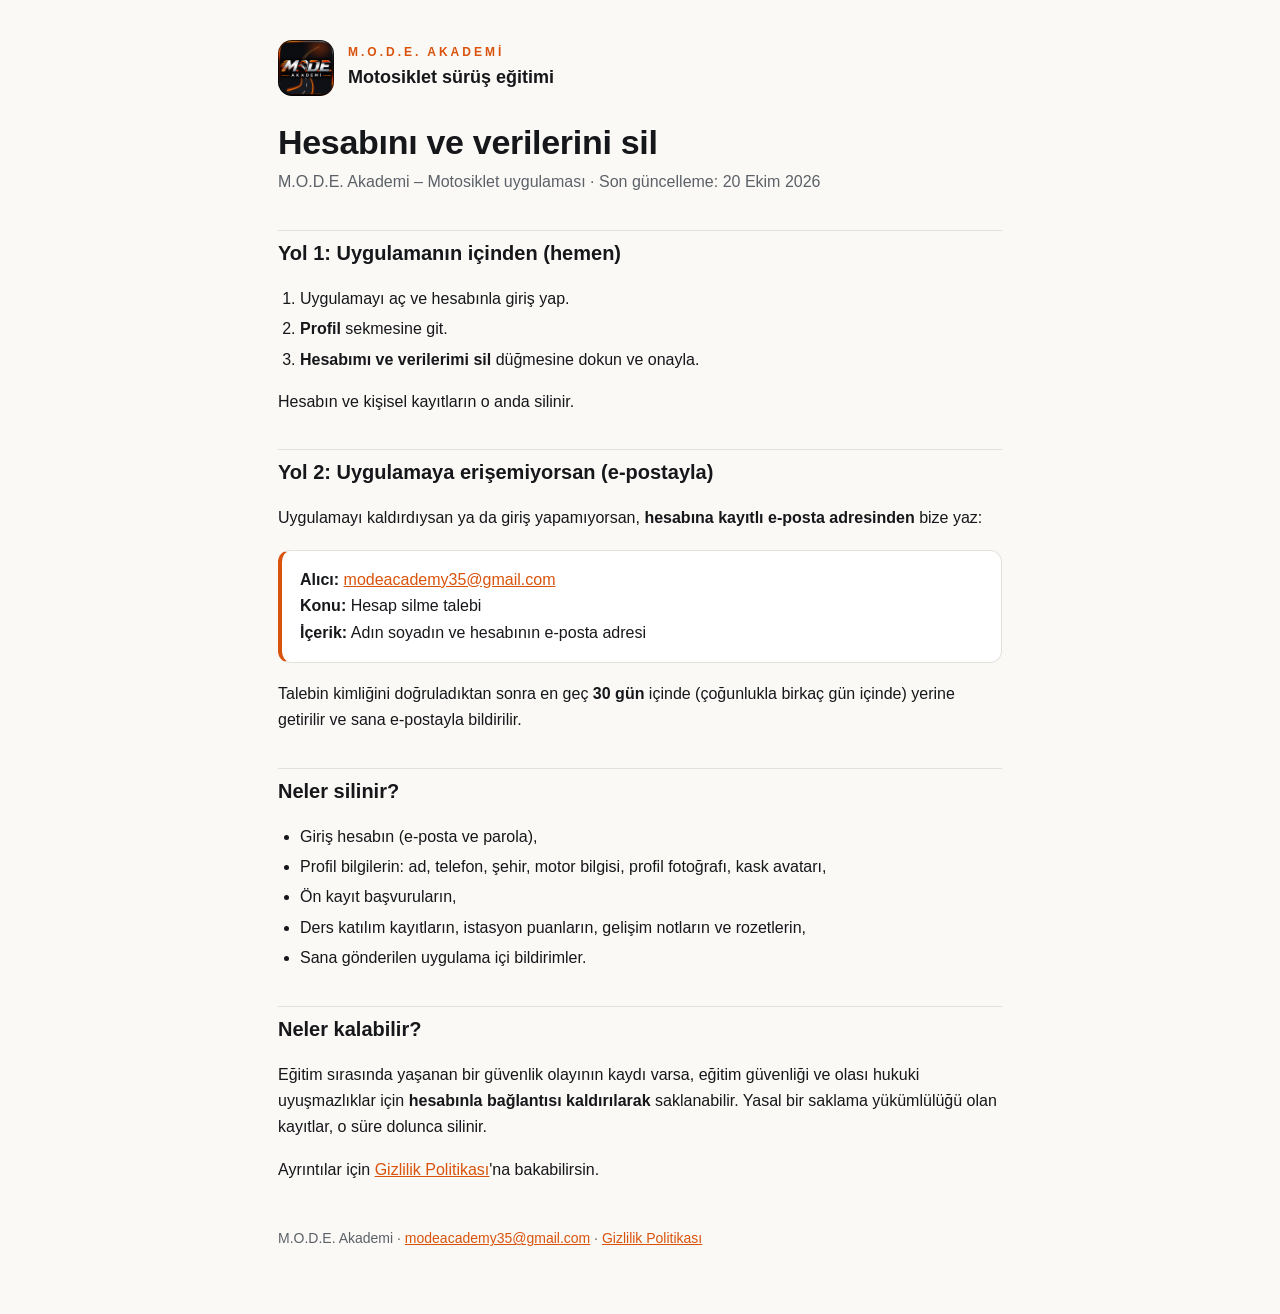
==== hesap-silme.html @ f73361be "Gizlilik politikası (KVKK aydınlatma metni) ve hesap silme sayfası" ====
<!doctype html>
<html lang="tr">
<head>
<meta charset="utf-8">
<meta name="viewport" content="width=device-width,initial-scale=1">
<title>Hesap Silme · M.O.D.E. Akademi</title>
<meta name="description" content="M.O.D.E. Akademi uygulamasındaki hesabını ve kişisel verilerini nasıl silebileceğin.">
<link rel="stylesheet" href="stil.css">
<link rel="icon" href="logo.png">
</head>
<body><div class="w">
<header><img src="logo.png" alt="M.O.D.E. Akademi logosu"><div><div class="k">M.O.D.E. Akademi</div><div class="t">Motosiklet sürüş eğitimi</div></div></header>

<h1>Hesabını ve verilerini sil</h1>
<div class="mu">M.O.D.E. Akademi – Motosiklet uygulaması · Son güncelleme: 20 Ekim 2026</div>

<h2>Yol 1: Uygulamanın içinden (hemen)</h2>
<ol>
<li>Uygulamayı aç ve hesabınla giriş yap.</li>
<li><b>Profil</b> sekmesine git.</li>
<li><b>Hesabımı ve verilerimi sil</b> düğmesine dokun ve onayla.</li>
</ol>
<p>Hesabın ve kişisel kayıtların o anda silinir.</p>

<h2>Yol 2: Uygulamaya erişemiyorsan (e-postayla)</h2>
<p>Uygulamayı kaldırdıysan ya da giriş yapamıyorsan, <b>hesabına kayıtlı e-posta adresinden</b> bize yaz:</p>
<div class="box"><b>Alıcı:</b> <a href="mailto:modeacademy35@gmail.com?subject=Hesap%20silme%20talebi&body=Merhaba%2C%0A%0AM.O.D.E.%20Akademi%20uygulamas%C4%B1ndaki%20hesab%C4%B1m%C4%B1n%20ve%20ki%C5%9Fisel%20verilerimin%20silinmesini%20istiyorum.%0A%0AAd%20soyad%3A%20%0AHesap%20e-postas%C4%B1%3A%20">modeacademy35@gmail.com</a><br><b>Konu:</b> Hesap silme talebi<br><b>İçerik:</b> Adın soyadın ve hesabının e-posta adresi</div>
<p>Talebin kimliğini doğruladıktan sonra en geç <b>30 gün</b> içinde (çoğunlukla birkaç gün içinde) yerine getirilir ve sana e-postayla bildirilir.</p>

<h2>Neler silinir?</h2>
<ul>
<li>Giriş hesabın (e-posta ve parola),</li>
<li>Profil bilgilerin: ad, telefon, şehir, motor bilgisi, profil fotoğrafı, kask avatarı,</li>
<li>Ön kayıt başvuruların,</li>
<li>Ders katılım kayıtların, istasyon puanların, gelişim notların ve rozetlerin,</li>
<li>Sana gönderilen uygulama içi bildirimler.</li>
</ul>

<h2>Neler kalabilir?</h2>
<p>Eğitim sırasında yaşanan bir güvenlik olayının kaydı varsa, eğitim güvenliği ve olası hukuki uyuşmazlıklar için <b>hesabınla bağlantısı kaldırılarak</b> saklanabilir. Yasal bir saklama yükümlülüğü olan kayıtlar, o süre dolunca silinir.</p>

<p>Ayrıntılar için <a href="./">Gizlilik Politikası</a>'na bakabilirsin.</p>

<footer>M.O.D.E. Akademi · <a href="mailto:modeacademy35@gmail.com">modeacademy35@gmail.com</a> · <a href="./">Gizlilik Politikası</a></footer>
</div></body>
</html>
---- stil.css ----
:root{--bg:#0F1012;--sf:#181A1D;--ln:#2C3035;--tx:#F4F3EF;--mu:#A0A5AB;--ac:#FF6B1A}
@media (prefers-color-scheme:light){:root{--bg:#FAF9F6;--sf:#FFFFFF;--ln:#E3E1DC;--tx:#16171A;--mu:#5C6168;--ac:#D9530C}}
*{box-sizing:border-box}
html{-webkit-text-size-adjust:100%}
body{margin:0;background:var(--bg);color:var(--tx);font:16px/1.65 -apple-system,'Segoe UI',Roboto,'Helvetica Neue',Arial,sans-serif}
.w{max-width:760px;margin:0 auto;padding:40px 18px 64px}
header{display:flex;align-items:center;gap:14px;margin-bottom:28px}
header img{width:56px;height:56px;border-radius:14px}
header .k{font-size:12px;font-weight:700;letter-spacing:3px;text-transform:uppercase;color:var(--ac)}
header .t{font-weight:700;font-size:18px}
h1{font-size:34px;line-height:1.1;margin:0 0 8px;letter-spacing:-.3px}
h2{font-size:20px;margin:34px 0 10px;padding-top:6px;border-top:1px solid var(--ln)}
.mu{color:var(--mu)}
.box{background:var(--sf);border:1px solid var(--ln);border-left:4px solid var(--ac);border-radius:12px;padding:16px 18px;margin:18px 0}
table{width:100%;border-collapse:collapse;margin:10px 0;font-size:15px}
th,td{text-align:left;vertical-align:top;padding:10px 8px;border-bottom:1px solid var(--ln)}
th{color:var(--mu);font-weight:600;font-size:13px}
a{color:var(--ac)}
ul,ol{padding-left:22px}li{margin:4px 0}
nav{display:flex;gap:16px;flex-wrap:wrap;margin:18px 0 0;font-size:15px}
footer{margin-top:44px;font-size:14px;color:var(--mu)}
@media (max-width:560px){table,thead,tbody,tr,th,td{display:block}thead{display:none}tr{border-bottom:1px solid var(--ln);padding:8px 0}td{border:0;padding:3px 0}td:first-child{font-weight:700}}
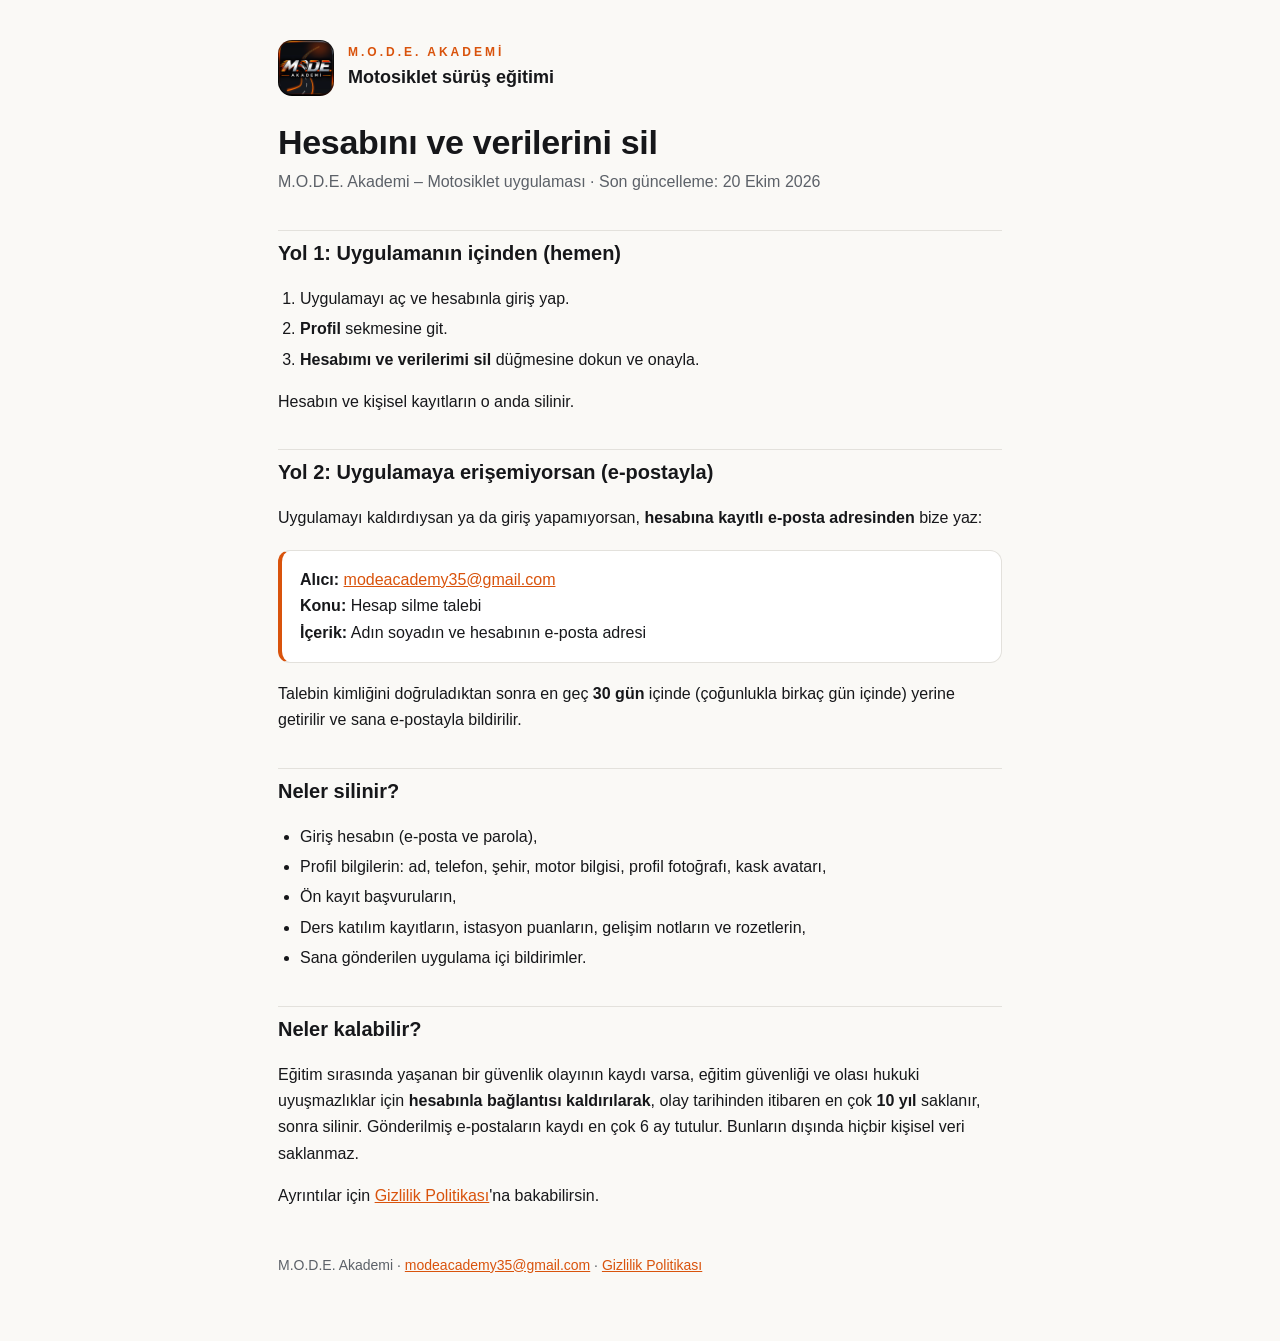
==== commit 4a82732d: "Hesap silme: saklanan kayıtların süreleri" ====
--- a/hesap-silme.html
+++ b/hesap-silme.html
@@ -37,7 +37,7 @@
 </ul>
 
 <h2>Neler kalabilir?</h2>
-<p>Eğitim sırasında yaşanan bir güvenlik olayının kaydı varsa, eğitim güvenliği ve olası hukuki uyuşmazlıklar için <b>hesabınla bağlantısı kaldırılarak</b> saklanabilir. Yasal bir saklama yükümlülüğü olan kayıtlar, o süre dolunca silinir.</p>
+<p>Eğitim sırasında yaşanan bir güvenlik olayının kaydı varsa, eğitim güvenliği ve olası hukuki uyuşmazlıklar için <b>hesabınla bağlantısı kaldırılarak</b>, olay tarihinden itibaren en çok <b>10 yıl</b> saklanır, sonra silinir. Gönderilmiş e-postaların kaydı en çok 6 ay tutulur. Bunların dışında hiçbir kişisel veri saklanmaz.</p>
 
 <p>Ayrıntılar için <a href="./">Gizlilik Politikası</a>'na bakabilirsin.</p>
 
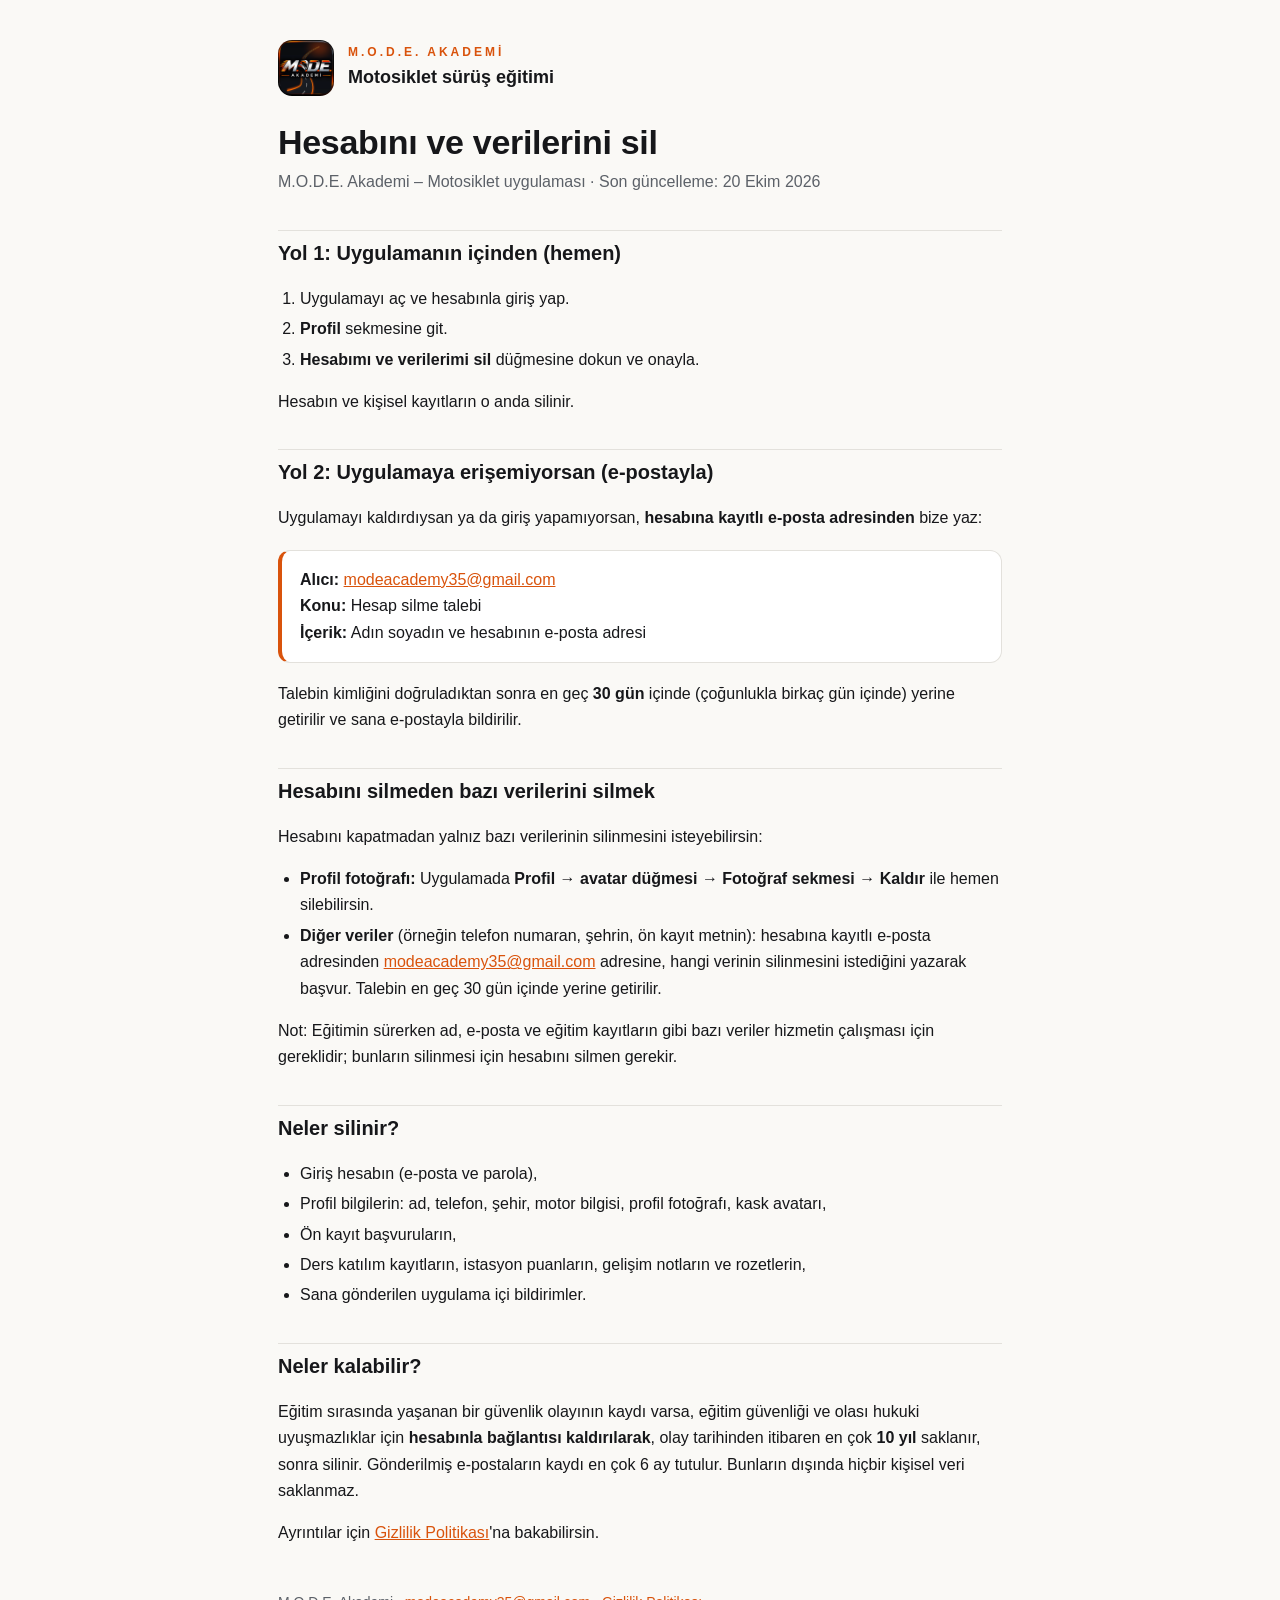
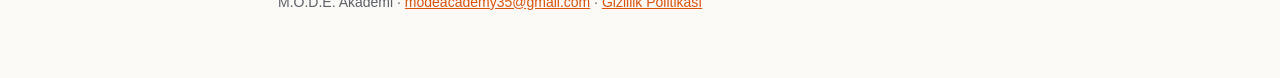
==== commit 6e95ed08: "Hesap silme: kısmi veri silme bölümü" ====
--- a/hesap-silme.html
+++ b/hesap-silme.html
@@ -27,6 +27,14 @@
 <div class="box"><b>Alıcı:</b> <a href="mailto:modeacademy35@gmail.com?subject=Hesap%20silme%20talebi&body=Merhaba%2C%0A%0AM.O.D.E.%20Akademi%20uygulamas%C4%B1ndaki%20hesab%C4%B1m%C4%B1n%20ve%20ki%C5%9Fisel%20verilerimin%20silinmesini%20istiyorum.%0A%0AAd%20soyad%3A%20%0AHesap%20e-postas%C4%B1%3A%20">modeacademy35@gmail.com</a><br><b>Konu:</b> Hesap silme talebi<br><b>İçerik:</b> Adın soyadın ve hesabının e-posta adresi</div>
 <p>Talebin kimliğini doğruladıktan sonra en geç <b>30 gün</b> içinde (çoğunlukla birkaç gün içinde) yerine getirilir ve sana e-postayla bildirilir.</p>
 
+<h2 id="kismi-silme">Hesabını silmeden bazı verilerini silmek</h2>
+<p>Hesabını kapatmadan yalnız bazı verilerinin silinmesini isteyebilirsin:</p>
+<ul>
+<li><b>Profil fotoğrafı:</b> Uygulamada <b>Profil → avatar düğmesi → Fotoğraf sekmesi → Kaldır</b> ile hemen silebilirsin.</li>
+<li><b>Diğer veriler</b> (örneğin telefon numaran, şehrin, ön kayıt metnin): hesabına kayıtlı e-posta adresinden <a href="mailto:modeacademy35@gmail.com?subject=Veri%20silme%20talebi">modeacademy35@gmail.com</a> adresine, hangi verinin silinmesini istediğini yazarak başvur. Talebin en geç 30 gün içinde yerine getirilir.</li>
+</ul>
+<p>Not: Eğitimin sürerken ad, e-posta ve eğitim kayıtların gibi bazı veriler hizmetin çalışması için gereklidir; bunların silinmesi için hesabını silmen gerekir.</p>
+
 <h2>Neler silinir?</h2>
 <ul>
 <li>Giriş hesabın (e-posta ve parola),</li>
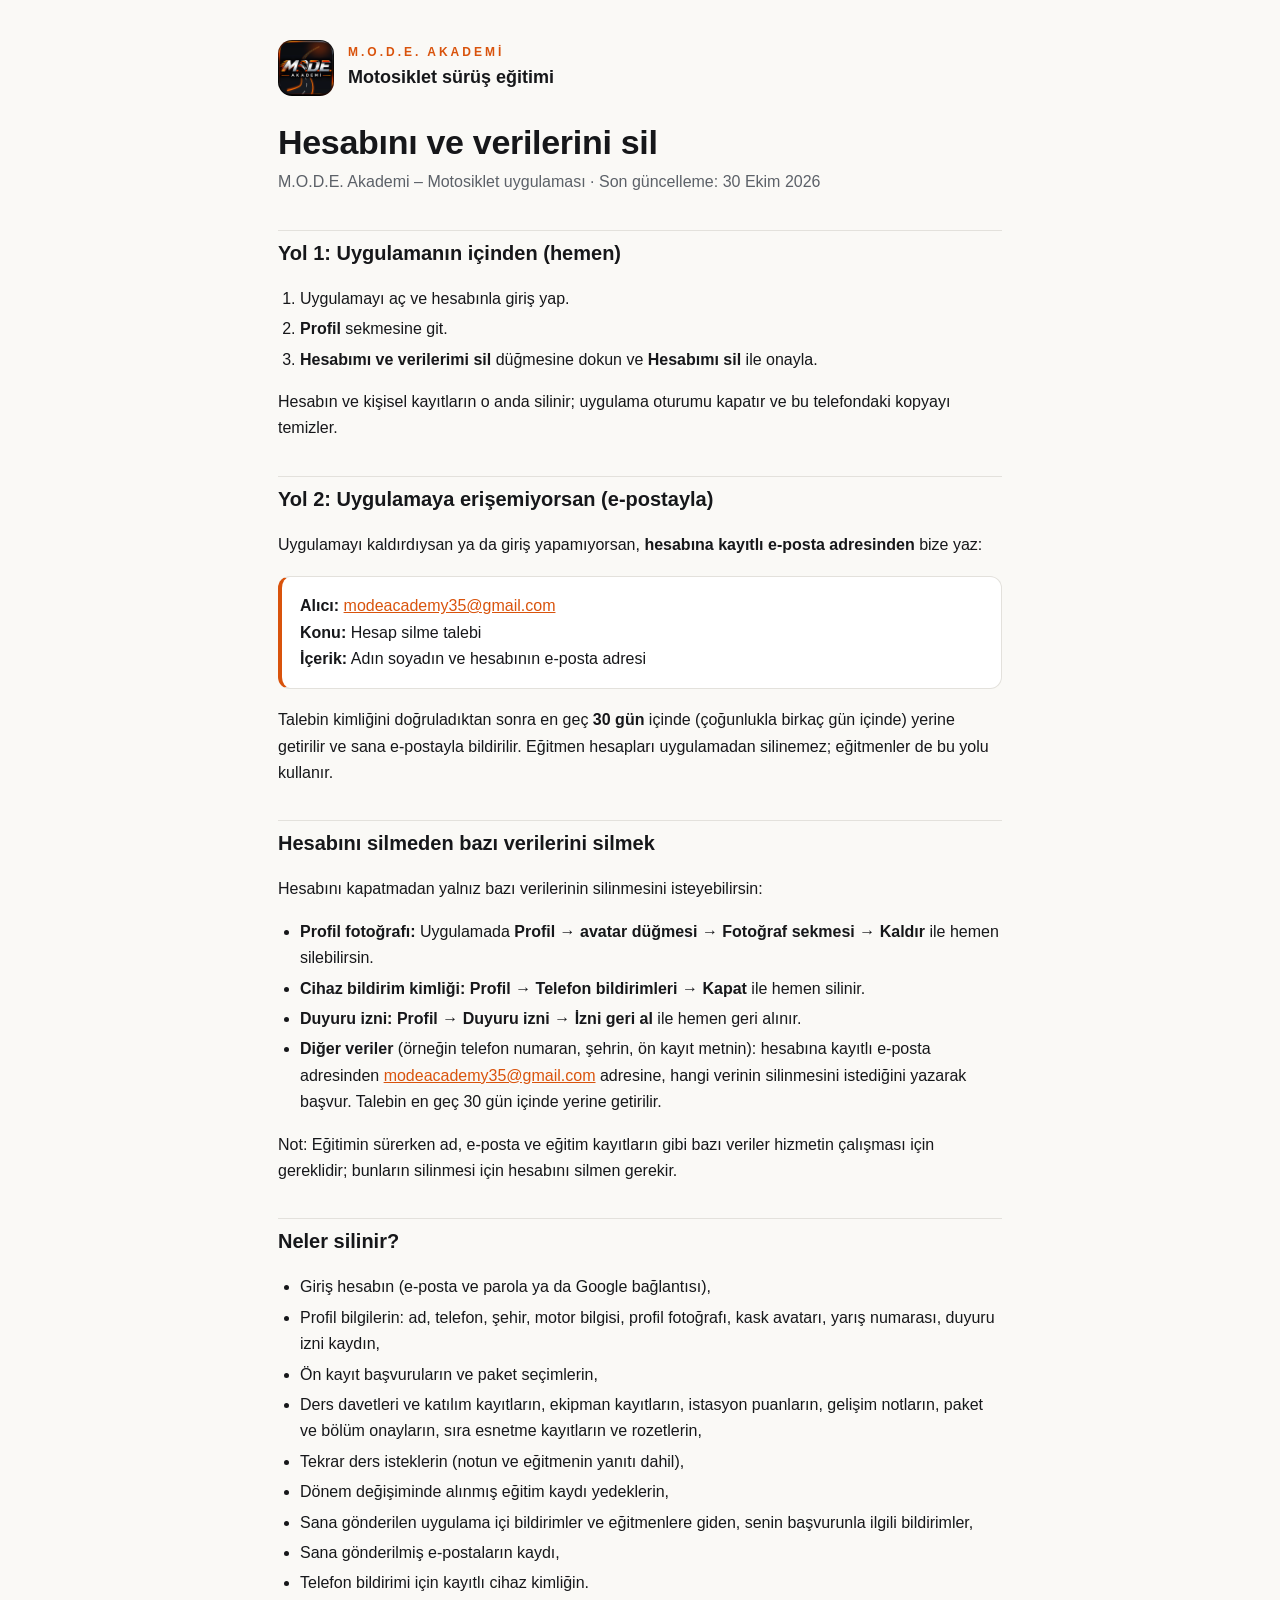
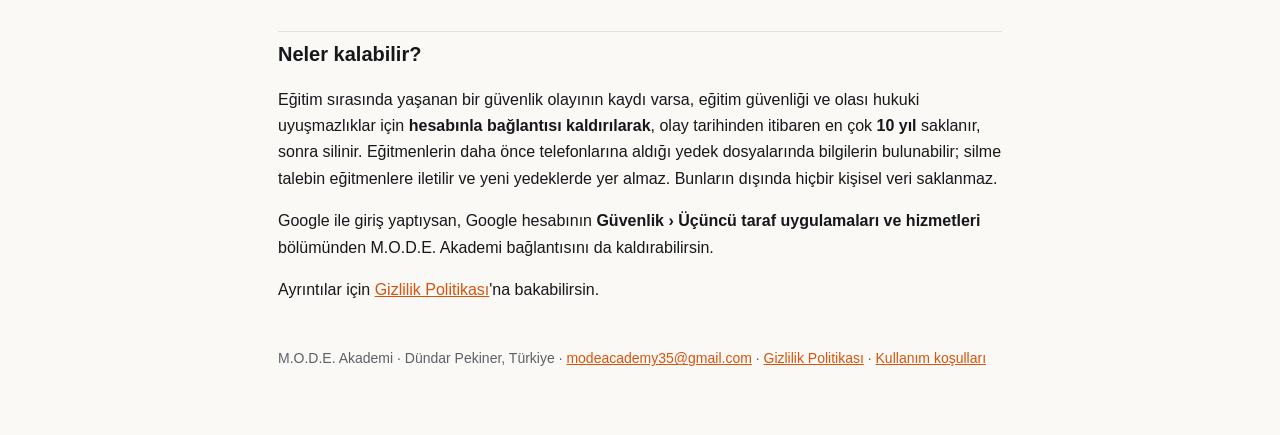
==== commit b21cbfd8: "Gizlilik: mevzuat denetimi taslağı (30 Eki, avukat onayı bekliyor): künye Türkiye, Open-Meteo IP/geo" ====
--- a/hesap-silme.html
+++ b/hesap-silme.html
@@ -1,4 +1,5 @@
 <!doctype html>
+<!-- AVUKAT ONAYI BEKLİYOR — taslak 2026-10-30 (mevzuat denetimi düzeltmeleri: silinen/kalan kayıtlar koda göre düzeltildi). -->
 <html lang="tr">
 <head>
 <meta charset="utf-8">
@@ -12,43 +13,50 @@
 <header><img src="logo.png" alt="M.O.D.E. Akademi logosu"><div><div class="k">M.O.D.E. Akademi</div><div class="t">Motosiklet sürüş eğitimi</div></div></header>
 
 <h1>Hesabını ve verilerini sil</h1>
-<div class="mu">M.O.D.E. Akademi – Motosiklet uygulaması · Son güncelleme: 20 Ekim 2026</div>
+<div class="mu">M.O.D.E. Akademi – Motosiklet uygulaması · Son güncelleme: 30 Ekim 2026</div>
 
 <h2>Yol 1: Uygulamanın içinden (hemen)</h2>
 <ol>
 <li>Uygulamayı aç ve hesabınla giriş yap.</li>
 <li><b>Profil</b> sekmesine git.</li>
-<li><b>Hesabımı ve verilerimi sil</b> düğmesine dokun ve onayla.</li>
+<li><b>Hesabımı ve verilerimi sil</b> düğmesine dokun ve <b>Hesabımı sil</b> ile onayla.</li>
 </ol>
-<p>Hesabın ve kişisel kayıtların o anda silinir.</p>
+<p>Hesabın ve kişisel kayıtların o anda silinir; uygulama oturumu kapatır ve bu telefondaki kopyayı temizler.</p>
 
 <h2>Yol 2: Uygulamaya erişemiyorsan (e-postayla)</h2>
 <p>Uygulamayı kaldırdıysan ya da giriş yapamıyorsan, <b>hesabına kayıtlı e-posta adresinden</b> bize yaz:</p>
 <div class="box"><b>Alıcı:</b> <a href="mailto:modeacademy35@gmail.com?subject=Hesap%20silme%20talebi&body=Merhaba%2C%0A%0AM.O.D.E.%20Akademi%20uygulamas%C4%B1ndaki%20hesab%C4%B1m%C4%B1n%20ve%20ki%C5%9Fisel%20verilerimin%20silinmesini%20istiyorum.%0A%0AAd%20soyad%3A%20%0AHesap%20e-postas%C4%B1%3A%20">modeacademy35@gmail.com</a><br><b>Konu:</b> Hesap silme talebi<br><b>İçerik:</b> Adın soyadın ve hesabının e-posta adresi</div>
-<p>Talebin kimliğini doğruladıktan sonra en geç <b>30 gün</b> içinde (çoğunlukla birkaç gün içinde) yerine getirilir ve sana e-postayla bildirilir.</p>
+<p>Talebin kimliğini doğruladıktan sonra en geç <b>30 gün</b> içinde (çoğunlukla birkaç gün içinde) yerine getirilir ve sana e-postayla bildirilir. Eğitmen hesapları uygulamadan silinemez; eğitmenler de bu yolu kullanır.</p>
 
 <h2 id="kismi-silme">Hesabını silmeden bazı verilerini silmek</h2>
 <p>Hesabını kapatmadan yalnız bazı verilerinin silinmesini isteyebilirsin:</p>
 <ul>
 <li><b>Profil fotoğrafı:</b> Uygulamada <b>Profil → avatar düğmesi → Fotoğraf sekmesi → Kaldır</b> ile hemen silebilirsin.</li>
+<li><b>Cihaz bildirim kimliği:</b> <b>Profil → Telefon bildirimleri → Kapat</b> ile hemen silinir.</li>
+<li><b>Duyuru izni:</b> <b>Profil → Duyuru izni → İzni geri al</b> ile hemen geri alınır.</li>
 <li><b>Diğer veriler</b> (örneğin telefon numaran, şehrin, ön kayıt metnin): hesabına kayıtlı e-posta adresinden <a href="mailto:modeacademy35@gmail.com?subject=Veri%20silme%20talebi">modeacademy35@gmail.com</a> adresine, hangi verinin silinmesini istediğini yazarak başvur. Talebin en geç 30 gün içinde yerine getirilir.</li>
 </ul>
 <p>Not: Eğitimin sürerken ad, e-posta ve eğitim kayıtların gibi bazı veriler hizmetin çalışması için gereklidir; bunların silinmesi için hesabını silmen gerekir.</p>
 
 <h2>Neler silinir?</h2>
 <ul>
-<li>Giriş hesabın (e-posta ve parola),</li>
-<li>Profil bilgilerin: ad, telefon, şehir, motor bilgisi, profil fotoğrafı, kask avatarı,</li>
-<li>Ön kayıt başvuruların,</li>
-<li>Ders katılım kayıtların, istasyon puanların, gelişim notların ve rozetlerin,</li>
-<li>Sana gönderilen uygulama içi bildirimler.</li>
+<li>Giriş hesabın (e-posta ve parola ya da Google bağlantısı),</li>
+<li>Profil bilgilerin: ad, telefon, şehir, motor bilgisi, profil fotoğrafı, kask avatarı, yarış numarası, duyuru izni kaydın,</li>
+<li>Ön kayıt başvuruların ve paket seçimlerin,</li>
+<li>Ders davetleri ve katılım kayıtların, ekipman kayıtların, istasyon puanların, gelişim notların, paket ve bölüm onayların, sıra esnetme kayıtların ve rozetlerin,</li>
+<li>Tekrar ders isteklerin (notun ve eğitmenin yanıtı dahil),</li>
+<li>Dönem değişiminde alınmış eğitim kaydı yedeklerin,</li>
+<li>Sana gönderilen uygulama içi bildirimler ve eğitmenlere giden, senin başvurunla ilgili bildirimler,</li>
+<li>Sana gönderilmiş e-postaların kaydı,</li>
+<li>Telefon bildirimi için kayıtlı cihaz kimliğin.</li>
 </ul>
 
 <h2>Neler kalabilir?</h2>
-<p>Eğitim sırasında yaşanan bir güvenlik olayının kaydı varsa, eğitim güvenliği ve olası hukuki uyuşmazlıklar için <b>hesabınla bağlantısı kaldırılarak</b>, olay tarihinden itibaren en çok <b>10 yıl</b> saklanır, sonra silinir. Gönderilmiş e-postaların kaydı en çok 6 ay tutulur. Bunların dışında hiçbir kişisel veri saklanmaz.</p>
+<p>Eğitim sırasında yaşanan bir güvenlik olayının kaydı varsa, eğitim güvenliği ve olası hukuki uyuşmazlıklar için <b>hesabınla bağlantısı kaldırılarak</b>, olay tarihinden itibaren en çok <b>10 yıl</b> saklanır, sonra silinir. Eğitmenlerin daha önce telefonlarına aldığı yedek dosyalarında bilgilerin bulunabilir; silme talebin eğitmenlere iletilir ve yeni yedeklerde yer almaz. Bunların dışında hiçbir kişisel veri saklanmaz.</p>
+<p>Google ile giriş yaptıysan, Google hesabının <b>Güvenlik › Üçüncü taraf uygulamaları ve hizmetleri</b> bölümünden M.O.D.E. Akademi bağlantısını da kaldırabilirsin.</p>
 
 <p>Ayrıntılar için <a href="./">Gizlilik Politikası</a>'na bakabilirsin.</p>
 
-<footer>M.O.D.E. Akademi · <a href="mailto:modeacademy35@gmail.com">modeacademy35@gmail.com</a> · <a href="./">Gizlilik Politikası</a></footer>
+<footer>M.O.D.E. Akademi · Dündar Pekiner, Türkiye · <a href="mailto:modeacademy35@gmail.com">modeacademy35@gmail.com</a> · <a href="./">Gizlilik Politikası</a> · <a href="kullanim-kosullari.html">Kullanım koşulları</a></footer>
 </div></body>
 </html>
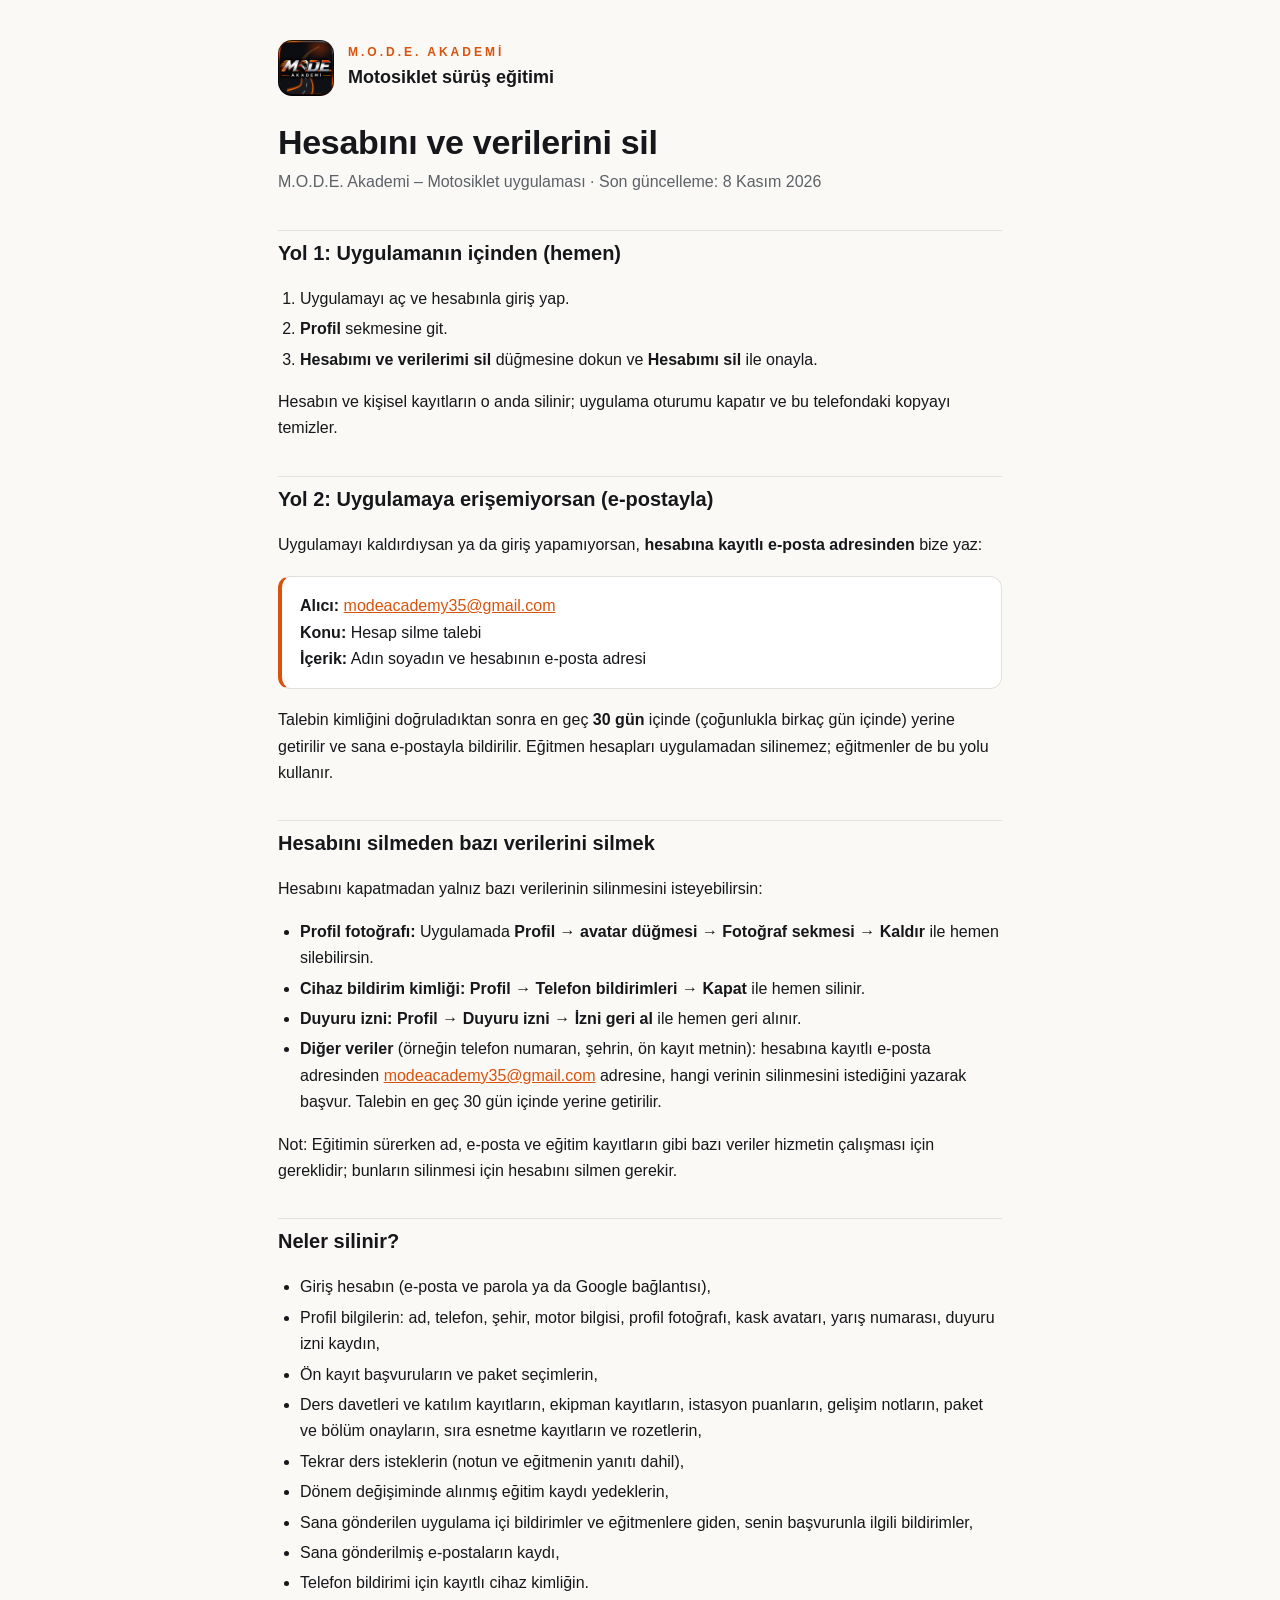
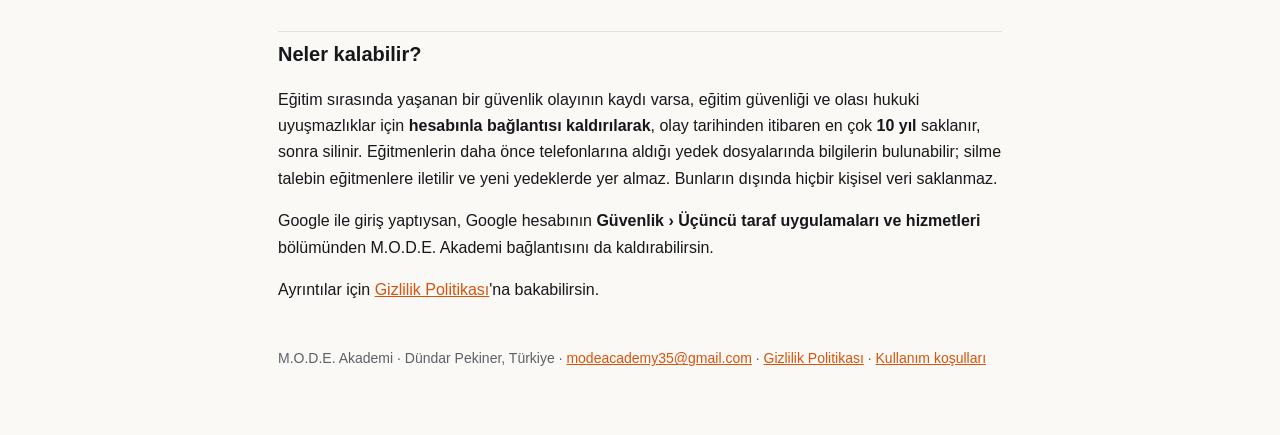
==== commit b7e5b401: "Gizlilik: yer tutucular kaldırıldı, nötr aktarım cümlesi (kullanıcı onayı 8 Kas) Co-Authored-By: Cla" ====
--- a/hesap-silme.html
+++ b/hesap-silme.html
@@ -13,7 +13,7 @@
 <header><img src="logo.png" alt="M.O.D.E. Akademi logosu"><div><div class="k">M.O.D.E. Akademi</div><div class="t">Motosiklet sürüş eğitimi</div></div></header>
 
 <h1>Hesabını ve verilerini sil</h1>
-<div class="mu">M.O.D.E. Akademi – Motosiklet uygulaması · Son güncelleme: 30 Ekim 2026</div>
+<div class="mu">M.O.D.E. Akademi – Motosiklet uygulaması · Son güncelleme: 8 Kasım 2026</div>
 
 <h2>Yol 1: Uygulamanın içinden (hemen)</h2>
 <ol>
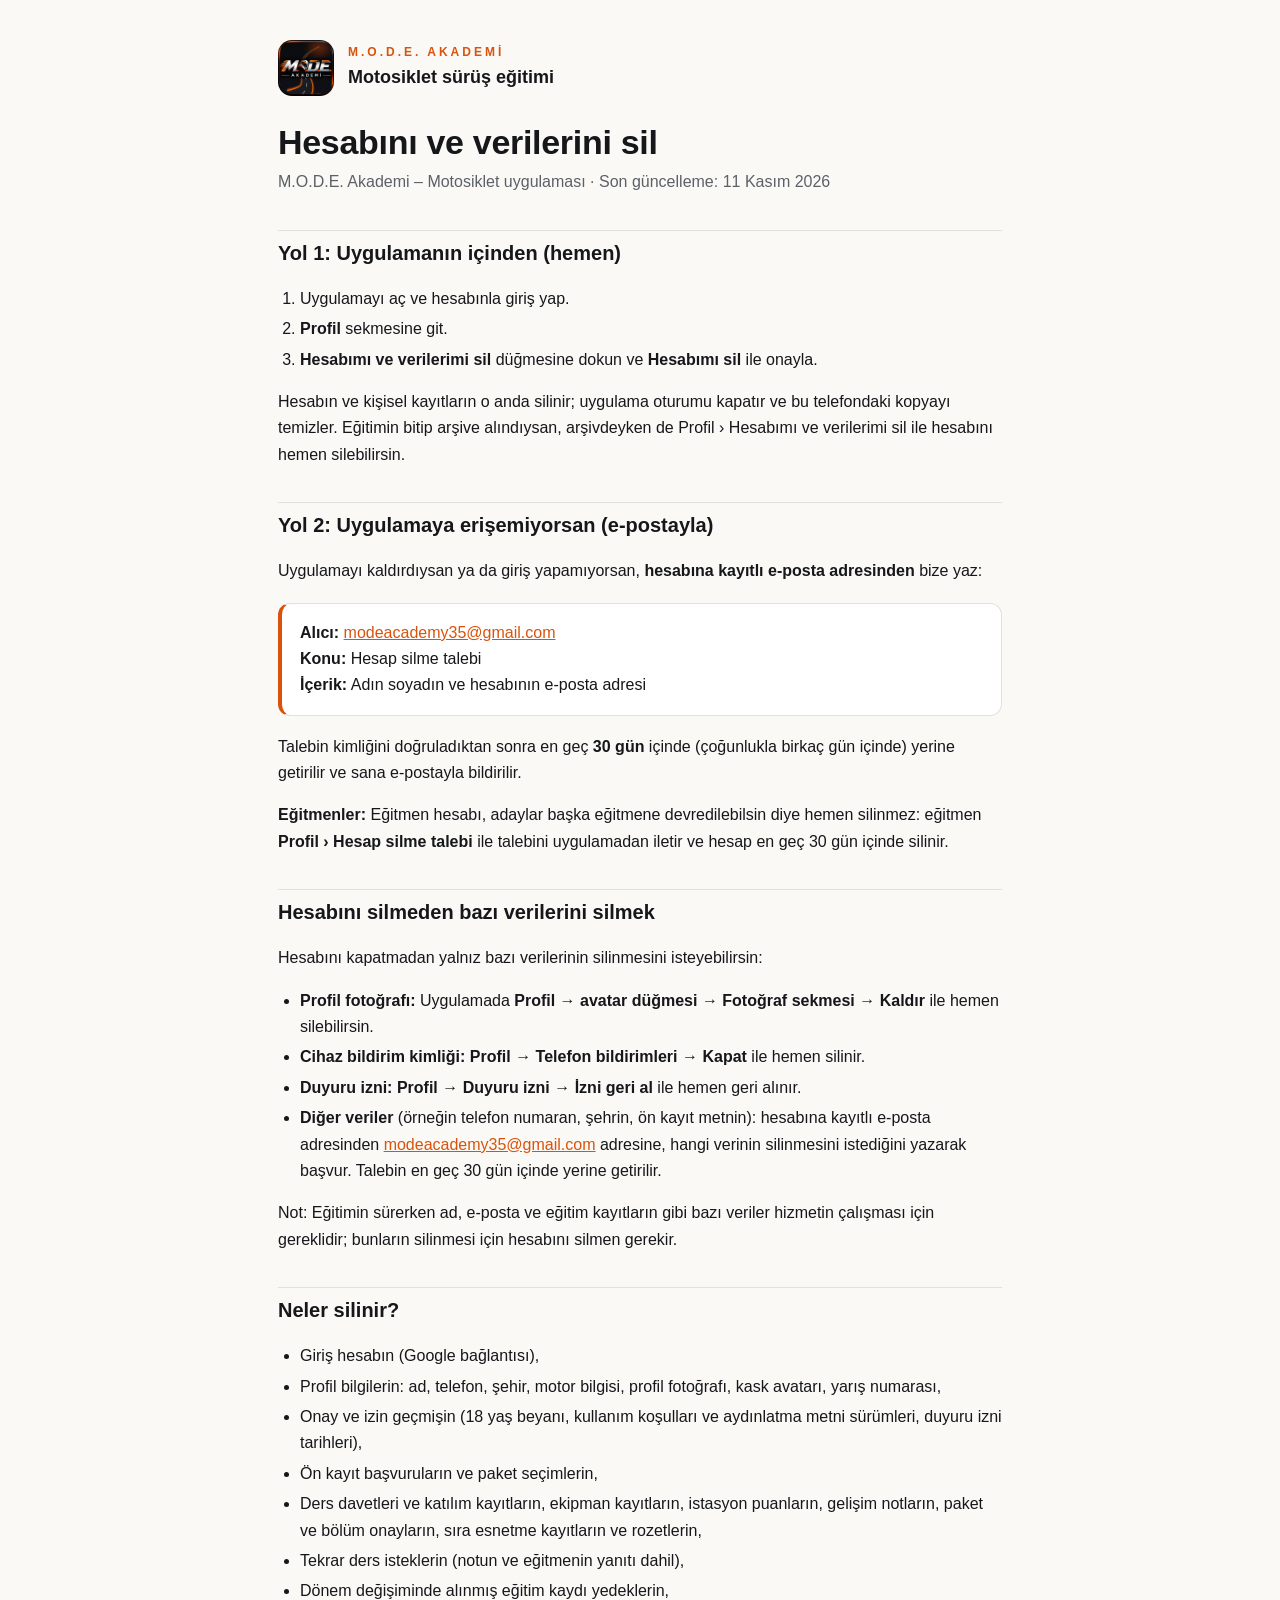
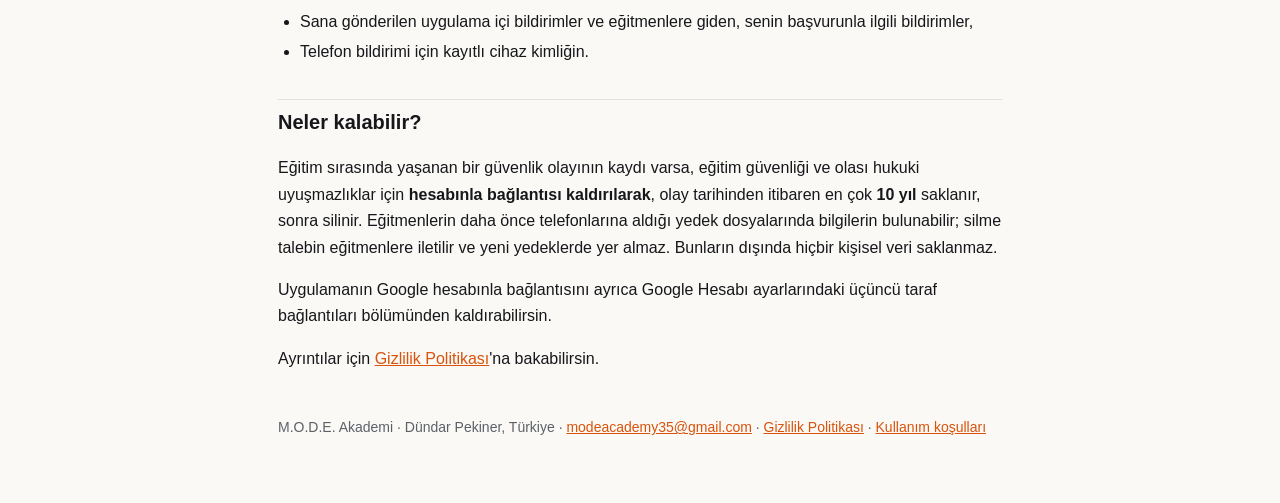
==== commit 5be8259e: "Gizlilik: index.html uygulama aydınlatma metniyle (aydinlatma.js 2026-11-11) birebir; hesap silme sa" ====
--- a/hesap-silme.html
+++ b/hesap-silme.html
@@ -13,7 +13,7 @@
 <header><img src="logo.png" alt="M.O.D.E. Akademi logosu"><div><div class="k">M.O.D.E. Akademi</div><div class="t">Motosiklet sürüş eğitimi</div></div></header>
 
 <h1>Hesabını ve verilerini sil</h1>
-<div class="mu">M.O.D.E. Akademi – Motosiklet uygulaması · Son güncelleme: 8 Kasım 2026</div>
+<div class="mu">M.O.D.E. Akademi – Motosiklet uygulaması · Son güncelleme: 11 Kasım 2026</div>
 
 <h2>Yol 1: Uygulamanın içinden (hemen)</h2>
 <ol>
@@ -21,12 +21,13 @@
 <li><b>Profil</b> sekmesine git.</li>
 <li><b>Hesabımı ve verilerimi sil</b> düğmesine dokun ve <b>Hesabımı sil</b> ile onayla.</li>
 </ol>
-<p>Hesabın ve kişisel kayıtların o anda silinir; uygulama oturumu kapatır ve bu telefondaki kopyayı temizler.</p>
+<p>Hesabın ve kişisel kayıtların o anda silinir; uygulama oturumu kapatır ve bu telefondaki kopyayı temizler. Eğitimin bitip arşive alındıysan, arşivdeyken de Profil › Hesabımı ve verilerimi sil ile hesabını hemen silebilirsin.</p>
 
 <h2>Yol 2: Uygulamaya erişemiyorsan (e-postayla)</h2>
 <p>Uygulamayı kaldırdıysan ya da giriş yapamıyorsan, <b>hesabına kayıtlı e-posta adresinden</b> bize yaz:</p>
 <div class="box"><b>Alıcı:</b> <a href="mailto:modeacademy35@gmail.com?subject=Hesap%20silme%20talebi&body=Merhaba%2C%0A%0AM.O.D.E.%20Akademi%20uygulamas%C4%B1ndaki%20hesab%C4%B1m%C4%B1n%20ve%20ki%C5%9Fisel%20verilerimin%20silinmesini%20istiyorum.%0A%0AAd%20soyad%3A%20%0AHesap%20e-postas%C4%B1%3A%20">modeacademy35@gmail.com</a><br><b>Konu:</b> Hesap silme talebi<br><b>İçerik:</b> Adın soyadın ve hesabının e-posta adresi</div>
-<p>Talebin kimliğini doğruladıktan sonra en geç <b>30 gün</b> içinde (çoğunlukla birkaç gün içinde) yerine getirilir ve sana e-postayla bildirilir. Eğitmen hesapları uygulamadan silinemez; eğitmenler de bu yolu kullanır.</p>
+<p>Talebin kimliğini doğruladıktan sonra en geç <b>30 gün</b> içinde (çoğunlukla birkaç gün içinde) yerine getirilir ve sana e-postayla bildirilir.</p>
+<p><b>Eğitmenler:</b> Eğitmen hesabı, adaylar başka eğitmene devredilebilsin diye hemen silinmez: eğitmen <b>Profil › Hesap silme talebi</b> ile talebini uygulamadan iletir ve hesap en geç 30 gün içinde silinir.</p>
 
 <h2 id="kismi-silme">Hesabını silmeden bazı verilerini silmek</h2>
 <p>Hesabını kapatmadan yalnız bazı verilerinin silinmesini isteyebilirsin:</p>
@@ -40,20 +41,20 @@
 
 <h2>Neler silinir?</h2>
 <ul>
-<li>Giriş hesabın (e-posta ve parola ya da Google bağlantısı),</li>
-<li>Profil bilgilerin: ad, telefon, şehir, motor bilgisi, profil fotoğrafı, kask avatarı, yarış numarası, duyuru izni kaydın,</li>
+<li>Giriş hesabın (Google bağlantısı),</li>
+<li>Profil bilgilerin: ad, telefon, şehir, motor bilgisi, profil fotoğrafı, kask avatarı, yarış numarası,</li>
+<li>Onay ve izin geçmişin (18 yaş beyanı, kullanım koşulları ve aydınlatma metni sürümleri, duyuru izni tarihleri),</li>
 <li>Ön kayıt başvuruların ve paket seçimlerin,</li>
 <li>Ders davetleri ve katılım kayıtların, ekipman kayıtların, istasyon puanların, gelişim notların, paket ve bölüm onayların, sıra esnetme kayıtların ve rozetlerin,</li>
 <li>Tekrar ders isteklerin (notun ve eğitmenin yanıtı dahil),</li>
 <li>Dönem değişiminde alınmış eğitim kaydı yedeklerin,</li>
 <li>Sana gönderilen uygulama içi bildirimler ve eğitmenlere giden, senin başvurunla ilgili bildirimler,</li>
-<li>Sana gönderilmiş e-postaların kaydı,</li>
 <li>Telefon bildirimi için kayıtlı cihaz kimliğin.</li>
 </ul>
 
 <h2>Neler kalabilir?</h2>
 <p>Eğitim sırasında yaşanan bir güvenlik olayının kaydı varsa, eğitim güvenliği ve olası hukuki uyuşmazlıklar için <b>hesabınla bağlantısı kaldırılarak</b>, olay tarihinden itibaren en çok <b>10 yıl</b> saklanır, sonra silinir. Eğitmenlerin daha önce telefonlarına aldığı yedek dosyalarında bilgilerin bulunabilir; silme talebin eğitmenlere iletilir ve yeni yedeklerde yer almaz. Bunların dışında hiçbir kişisel veri saklanmaz.</p>
-<p>Google ile giriş yaptıysan, Google hesabının <b>Güvenlik › Üçüncü taraf uygulamaları ve hizmetleri</b> bölümünden M.O.D.E. Akademi bağlantısını da kaldırabilirsin.</p>
+<p>Uygulamanın Google hesabınla bağlantısını ayrıca Google Hesabı ayarlarındaki üçüncü taraf bağlantıları bölümünden kaldırabilirsin.</p>
 
 <p>Ayrıntılar için <a href="./">Gizlilik Politikası</a>'na bakabilirsin.</p>
 
